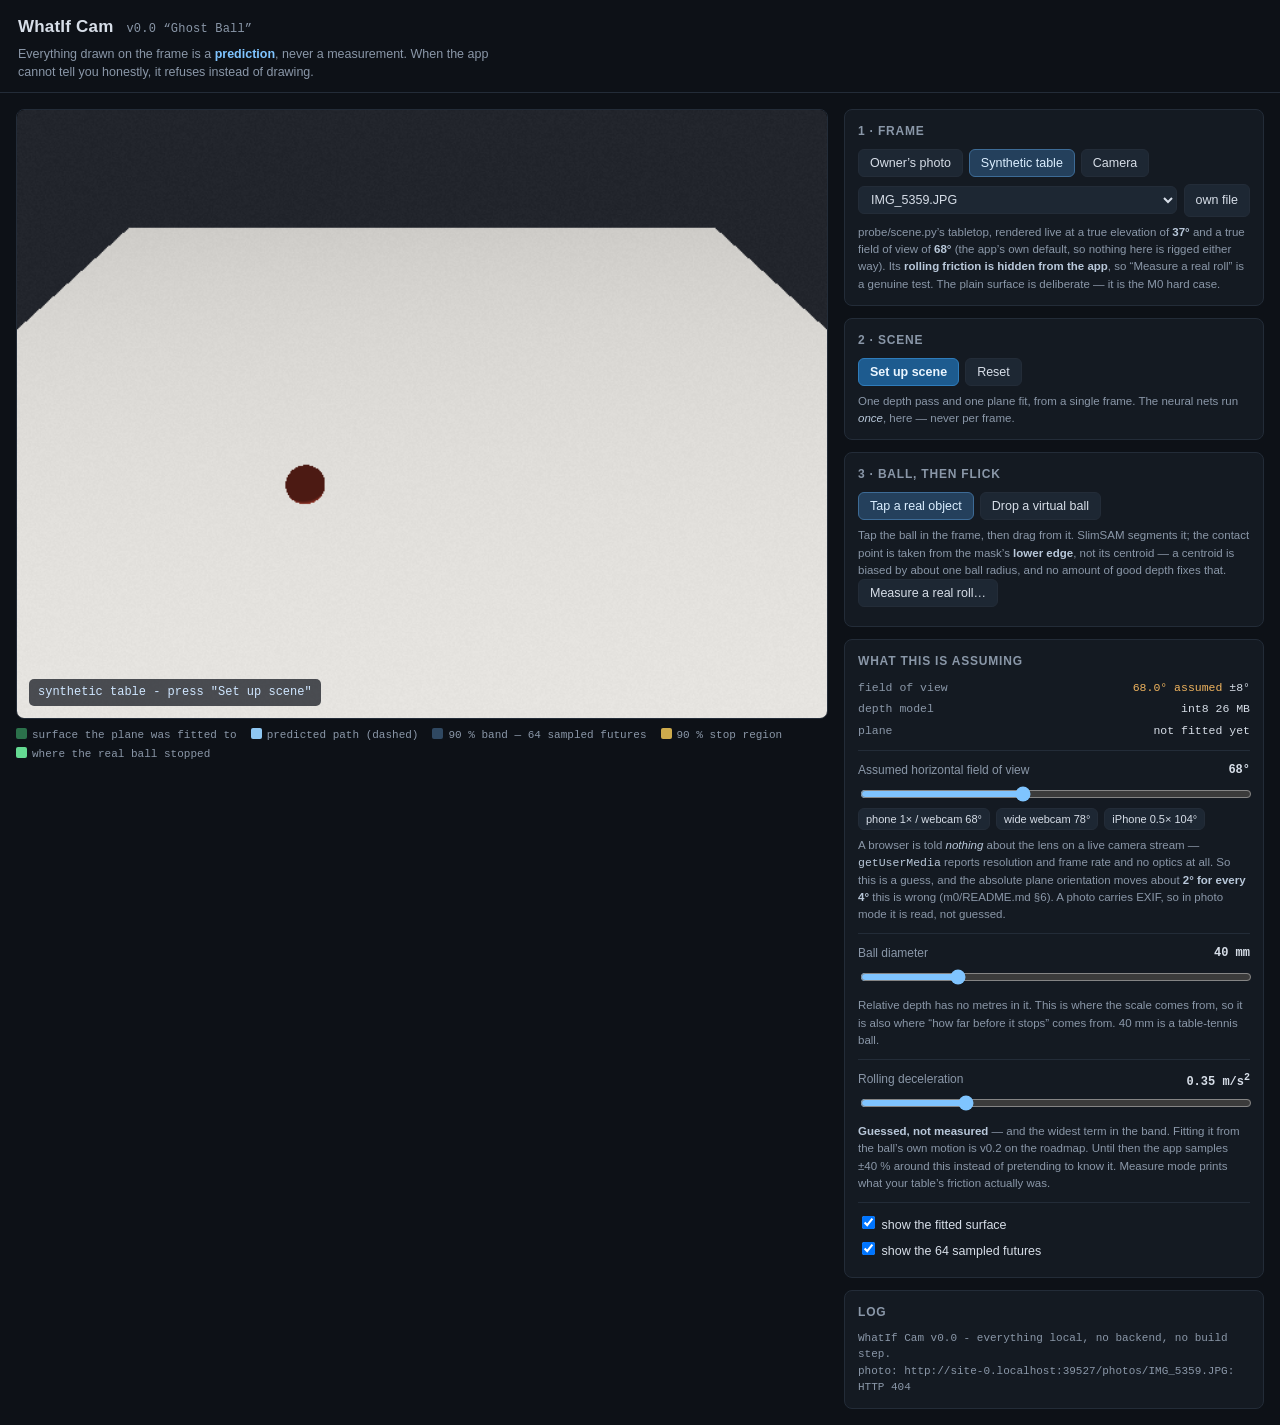
==== app/index.html @ 587406bf "v0.0 "Ghost Ball": the app, its refusals, and the band it draws around them One browser page, no bui" ====
<!doctype html>
<html lang="en">
<head>
<meta charset="utf-8">
<meta name="viewport" content="width=device-width, initial-scale=1, viewport-fit=cover">
<title>WhatIf Cam v0.0 - Ghost Ball</title>
<link rel="stylesheet" href="style.css">
</head>
<body>

<header>
  <h1>WhatIf&nbsp;Cam <span class="ver">v0.0 &ldquo;Ghost Ball&rdquo;</span></h1>
  <p class="creed">Everything drawn on the frame is a <strong>prediction</strong>, never a measurement.
     When the app cannot tell you honestly, it refuses instead of drawing.</p>
</header>

<main>
  <section id="stage">
    <div id="canvasWrap">
      <canvas id="view" width="640" height="480"></canvas>
      <div id="banner" hidden></div>
      <div id="hint">loading&hellip;</div>
    </div>
    <div id="legend">
      <span><i class="sw sw-plane"></i>surface the plane was fitted to</span>
      <span><i class="sw sw-path"></i>predicted path (dashed)</span>
      <span><i class="sw sw-band"></i>90&nbsp;% band &mdash; 64 sampled futures</span>
      <span><i class="sw sw-stop"></i>90&nbsp;% stop region</span>
      <span><i class="sw sw-obs"></i>where the real ball stopped</span>
    </div>
  </section>

  <aside id="panel">

    <div class="card">
      <h2>1 &middot; Frame</h2>
      <div class="row btns">
        <button id="srcDemo" class="on">Owner&rsquo;s photo</button>
        <button id="srcSynth">Synthetic table</button>
        <button id="srcCamera">Camera</button>
      </div>
      <div class="row">
        <select id="photoPick"></select>
        <label class="filebtn">own file<input id="fileInput" type="file" accept="image/*"></label>
      </div>
      <p class="note" id="srcNote"></p>
    </div>

    <div class="card">
      <h2>2 &middot; Scene</h2>
      <div class="row btns">
        <button id="btnSetup" class="primary">Set up scene</button>
        <button id="btnReset">Reset</button>
      </div>
      <p class="note">One depth pass and one plane fit, from a single frame. The neural nets
        run <em>once</em>, here &mdash; never per frame.</p>
      <div id="progress" hidden><div class="bar"><i></i></div><span></span></div>
    </div>

    <div class="card">
      <h2>3 &middot; Ball, then flick</h2>
      <div class="row btns">
        <button id="modeTap" class="on">Tap a real object</button>
        <button id="modeVirtual">Drop a virtual ball</button>
      </div>
      <p class="note" id="ballNote">Tap the ball in the frame, then drag from it to set a direction
        and a speed. Drag further for a harder flick.</p>
      <div class="row btns">
        <button id="btnMeasure">Measure a real roll&hellip;</button>
      </div>
    </div>

    <div class="card" id="numbersCard">
      <h2>What this is assuming</h2>
      <dl id="numbers"></dl>

      <div class="ctl">
        <label for="fovSlider">Assumed horizontal field of view <b id="fovVal">68&deg;</b></label>
        <input id="fovSlider" type="range" min="35" max="115" step="0.5" value="68">
        <div class="row btns tiny">
          <button data-fov="68">phone 1&times; / webcam 68&deg;</button>
          <button data-fov="78">wide webcam 78&deg;</button>
          <button data-fov="104.3">iPhone 0.5&times; 104&deg;</button>
        </div>
        <p class="note">A browser is told <em>nothing</em> about the lens on a live camera stream
          &mdash; <code>getUserMedia</code> reports resolution and frame rate and no optics at all.
          So this is a guess, and the absolute plane orientation moves about
          <b>2&deg; for every 4&deg;</b> this is wrong (m0/README.md &sect;6). A photo carries EXIF,
          so in photo mode it is read, not guessed.</p>
      </div>

      <div class="ctl">
        <label for="ballDia">Ball diameter <b id="ballDiaVal">40 mm</b></label>
        <input id="ballDia" type="range" min="15" max="120" step="1" value="40">
        <p class="note">Relative depth has no metres in it. This is where the scale comes from,
          so it is also where &ldquo;how far before it stops&rdquo; comes from. 40&nbsp;mm is a
          table-tennis ball.</p>
      </div>

      <div class="ctl" id="camHCtl" hidden>
        <label for="camH">Camera height above the table <b id="camHVal">45 cm</b></label>
        <input id="camH" type="range" min="15" max="150" step="1" value="45">
        <p class="note">With a <em>virtual</em> ball there is nothing of known size in the picture,
          so the scale falls back to this. It is a much weaker scale than a real ball, and the band
          is widened accordingly.</p>
      </div>

      <div class="ctl">
        <label for="friction">Rolling deceleration <b id="frictionVal">0.35 m/s&sup2;</b></label>
        <input id="friction" type="range" min="0.05" max="1.2" step="0.01" value="0.35">
        <p class="note"><b>Guessed, not measured</b> &mdash; and the widest term in the band.
          Fitting it from the ball&rsquo;s own motion is v0.2 on the roadmap. Until then the app
          samples &plusmn;40&nbsp;% around this instead of pretending to know it.
          Measure mode prints what your table&rsquo;s friction actually was.</p>
      </div>

      <div class="ctl">
        <label class="chk"><input id="showPlane" type="checkbox" checked> show the fitted surface</label>
        <label class="chk"><input id="showSamples" type="checkbox" checked> show the 64 sampled futures</label>
      </div>
    </div>

    <div class="card" id="issuesCard" hidden>
      <h2>Why this may be wrong</h2>
      <div id="issues"></div>
    </div>

    <div class="card" id="trialsCard" hidden>
      <h2>The 7-of-10 bar</h2>
      <p class="note">ROADMAP.md: <em>&ldquo;the real ball, when actually pushed, ends up inside the
        band on &ge;&nbsp;7 of 10 trials on one real table.&rdquo;</em> That is this milestone&rsquo;s
        whole definition of done, and it is measured here.</p>
      <div id="trialSummary" class="score">no trials yet</div>
      <table id="trials"><thead><tr>
        <th>#</th><th>v&#8320;</th><th>pred</th><th>actual</th><th>band</th><th>a&#770;</th><th></th>
      </tr></thead><tbody></tbody></table>
      <div class="row btns">
        <button id="btnExport">download trials.json</button>
        <button id="btnClearTrials">clear</button>
      </div>
    </div>

    <div class="card">
      <h2>Log</h2>
      <pre id="log"></pre>
    </div>

  </aside>
</main>

<script type="module" src="src/app.js"></script>
</body>
</html>
---- app/style.css ----
:root {
  --bg: #0d1117; --panel: #141a22; --line: #232c38; --fg: #d7dee8; --dim: #8a97a8;
  --accent: #7fc4ff; --warn: #f0b45e; --bad: #ff7a7a; --good: #6fe6a4;
  --mono: ui-monospace, SFMono-Regular, Menlo, Consolas, monospace;
}
* { box-sizing: border-box; }
html, body { margin: 0; background: var(--bg); color: var(--fg);
  font: 14px/1.5 -apple-system, BlinkMacSystemFont, "Segoe UI", Roboto, sans-serif; }
header { padding: 14px 18px 10px; border-bottom: 1px solid var(--line); }
h1 { font-size: 17px; margin: 0; font-weight: 650; letter-spacing: .2px; }
h1 .ver { font: 400 12px/1 var(--mono); color: var(--dim); margin-left: 8px; }
.creed { margin: 5px 0 0; color: var(--dim); font-size: 12.5px; max-width: 70ch; }
.creed strong { color: var(--accent); font-weight: 600; }

main { display: flex; gap: 16px; padding: 16px; align-items: flex-start; flex-wrap: wrap; }
#stage { flex: 1 1 640px; min-width: 320px; position: sticky; top: 16px; }
#canvasWrap { position: relative; background: #000; border: 1px solid var(--line);
  border-radius: 8px; overflow: hidden; }
#view { display: block; width: 100%; height: auto; touch-action: none; cursor: crosshair; }

#banner { position: absolute; left: 12px; right: 12px; top: 12px; padding: 11px 13px;
  border-radius: 7px; font-size: 13px; backdrop-filter: blur(6px); }
#banner.refuse { background: rgba(70,18,18,.86); border: 1px solid #a33; color: #ffd9d9; }
#banner.warn { background: rgba(60,45,12,.86); border: 1px solid #a87a2c; color: #ffe9c2; }
#banner.info { background: rgba(14,30,46,.86); border: 1px solid #2f5877; color: #cfe6ff; }
#banner b { display: block; margin-bottom: 3px; }
#hint { position: absolute; left: 12px; bottom: 12px; font: 12px/1.4 var(--mono);
  color: #cfe6ff; background: rgba(8,12,20,.7); padding: 5px 9px; border-radius: 5px; }

#legend { display: flex; flex-wrap: wrap; gap: 4px 14px; margin-top: 9px;
  font: 11px/1.4 var(--mono); color: var(--dim); }
.sw { display: inline-block; width: 11px; height: 11px; border-radius: 2px;
  margin-right: 5px; vertical-align: -1px; }
.sw-plane { background: rgba(80,230,140,.45); }
.sw-path { background: rgba(150,210,255,.95); }
.sw-band { background: rgba(120,190,255,.32); }
.sw-stop { background: rgba(255,210,90,.8); }
.sw-obs { background: rgba(110,240,160,.9); }

#panel { flex: 0 1 420px; min-width: 300px; display: flex; flex-direction: column; gap: 12px; }
.card { background: var(--panel); border: 1px solid var(--line); border-radius: 8px; padding: 12px 13px; }
.card h2 { font-size: 12px; text-transform: uppercase; letter-spacing: .8px;
  color: var(--dim); margin: 0 0 9px; font-weight: 650; }
.row { display: flex; gap: 7px; align-items: center; flex-wrap: wrap; margin-bottom: 7px; }
.row.btns { gap: 6px; }
button, .filebtn { background: #1d2733; color: var(--fg); border: 1px solid var(--line);
  border-radius: 6px; padding: 6px 11px; font-size: 12.5px; cursor: pointer; font-family: inherit; }
button:hover, .filebtn:hover { background: #26323f; }
button.on { background: #24405c; border-color: #3d6b96; color: #dbeeff; }
button.primary { background: #1d5b8f; border-color: #2f7cbb; color: #eaf5ff; font-weight: 600; }
button:disabled { opacity: .4; cursor: not-allowed; }
.tiny button { font-size: 11px; padding: 4px 7px; }
.filebtn input { display: none; }
select { background: #1d2733; color: var(--fg); border: 1px solid var(--line);
  border-radius: 6px; padding: 5px 8px; font-size: 12.5px; flex: 1; }

.note { margin: 6px 0 0; font-size: 11.5px; line-height: 1.5; color: var(--dim); }
.note code, .note b { color: #b9c8da; }
.note em { color: #b9c8da; font-style: italic; }

dl#numbers { display: grid; grid-template-columns: auto 1fr; gap: 3px 12px; margin: 0 0 4px;
  font: 11.5px/1.6 var(--mono); }
dl#numbers dt { color: var(--dim); }
dl#numbers dd { margin: 0; text-align: right; }
dd .flag { color: var(--warn); }
dd .ok { color: var(--good); }
dd .bad { color: var(--bad); }

.ctl { border-top: 1px solid var(--line); padding-top: 10px; margin-top: 10px; }
.ctl label { display: block; font-size: 12px; color: var(--dim); margin-bottom: 5px; }
.ctl label b { color: var(--fg); font-family: var(--mono); float: right; }
.ctl input[type=range] { width: 100%; accent-color: var(--accent); }
label.chk { display: block; color: var(--fg); font-size: 12.5px; margin-bottom: 4px; }

#issues > div { border-left: 3px solid; padding: 7px 0 7px 9px; margin-bottom: 8px; font-size: 12px; }
#issues .refuse { border-color: var(--bad); }
#issues .warn { border-color: var(--warn); }
#issues b { display: block; margin-bottom: 2px; }
#issues .refuse b { color: var(--bad); }
#issues .warn b { color: var(--warn); }
#issues p { margin: 0; color: var(--dim); font-size: 11.5px; line-height: 1.5; }

.score { font: 600 15px/1.3 var(--mono); padding: 8px 0; }
.score .pass { color: var(--good); } .score .fail { color: var(--bad); }
table#trials { width: 100%; border-collapse: collapse; font: 11px/1.5 var(--mono); }
table#trials th { color: var(--dim); text-align: right; font-weight: 500; padding: 2px 4px;
  border-bottom: 1px solid var(--line); }
table#trials td { text-align: right; padding: 2px 4px; border-bottom: 1px solid #1b222c; }
table#trials td.v { text-align: center; }
table#trials .in { color: var(--good); } table#trials .out { color: var(--bad); }

#progress { margin-top: 8px; font: 11px var(--mono); color: var(--dim); }
#progress .bar { height: 4px; background: #1d2733; border-radius: 2px; overflow: hidden; margin-bottom: 4px; }
#progress .bar i { display: block; height: 100%; width: 0; background: var(--accent); transition: width .1s; }

pre#log { margin: 0; font: 11px/1.5 var(--mono); color: var(--dim); white-space: pre-wrap;
  max-height: 190px; overflow: auto; }
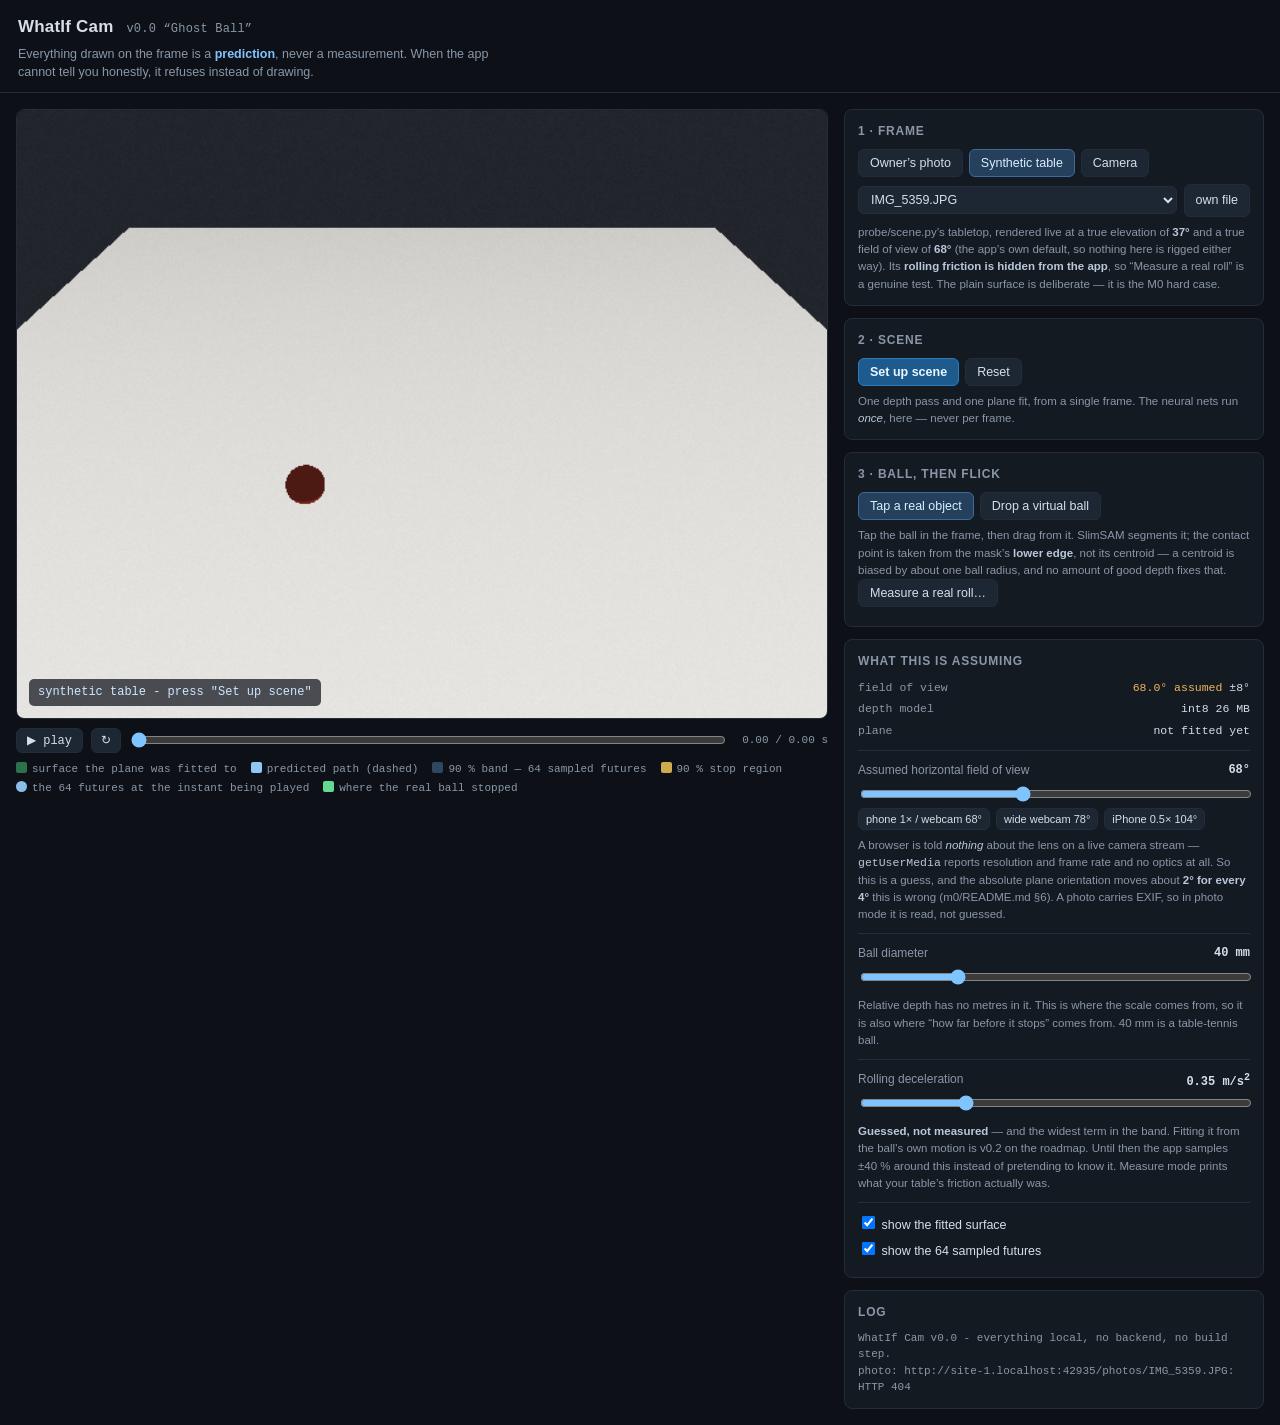
==== commit 50971379: "Fit the table, not everything coplanar with it; and play the prediction Two defects the owner found " ====
--- a/app/index.html
+++ b/app/index.html
@@ -21,11 +21,22 @@
       <div id="banner" hidden></div>
       <div id="hint">loading&hellip;</div>
     </div>
+    <div id="transport" hidden>
+      <button id="btnPlay" title="play / pause the prediction">&#9654;&nbsp;play</button>
+      <button id="btnReplay" title="replay from the start">&#8635;</button>
+      <input id="scrub" type="range" min="0" max="1000" value="0" step="1"
+             aria-label="scrub the prediction">
+      <span id="timeRead">0.00 / 0.00 s</span>
+    </div>
+    <p class="note" id="motionNote" hidden>Your system asks for reduced motion, so this does
+      not play by itself. Press play, or drag the scrubber.</p>
+
     <div id="legend">
       <span><i class="sw sw-plane"></i>surface the plane was fitted to</span>
       <span><i class="sw sw-path"></i>predicted path (dashed)</span>
       <span><i class="sw sw-band"></i>90&nbsp;% band &mdash; 64 sampled futures</span>
       <span><i class="sw sw-stop"></i>90&nbsp;% stop region</span>
+      <span><i class="sw sw-swarm"></i>the 64 futures at the instant being played</span>
       <span><i class="sw sw-obs"></i>where the real ball stopped</span>
     </div>
   </section>
--- a/app/style.css
+++ b/app/style.css
@@ -36,6 +36,14 @@
 .sw-band { background: rgba(120,190,255,.32); }
 .sw-stop { background: rgba(255,210,90,.8); }
 .sw-obs { background: rgba(110,240,160,.9); }
+.sw-swarm { background: rgba(150,210,255,.9); border-radius: 50%; }
+
+#transport { display: flex; gap: 8px; align-items: center; margin-top: 9px; }
+#transport button { padding: 4px 10px; font: 12px var(--mono); }
+#transport #btnReplay { padding: 4px 9px; }
+#transport input[type=range] { flex: 1; accent-color: var(--accent); }
+#transport #timeRead { font: 11px var(--mono); color: var(--dim); min-width: 92px; text-align: right; }
+#motionNote { margin-top: 6px; }
 
 #panel { flex: 0 1 420px; min-width: 300px; display: flex; flex-direction: column; gap: 12px; }
 .card { background: var(--panel); border: 1px solid var(--line); border-radius: 8px; padding: 12px 13px; }
